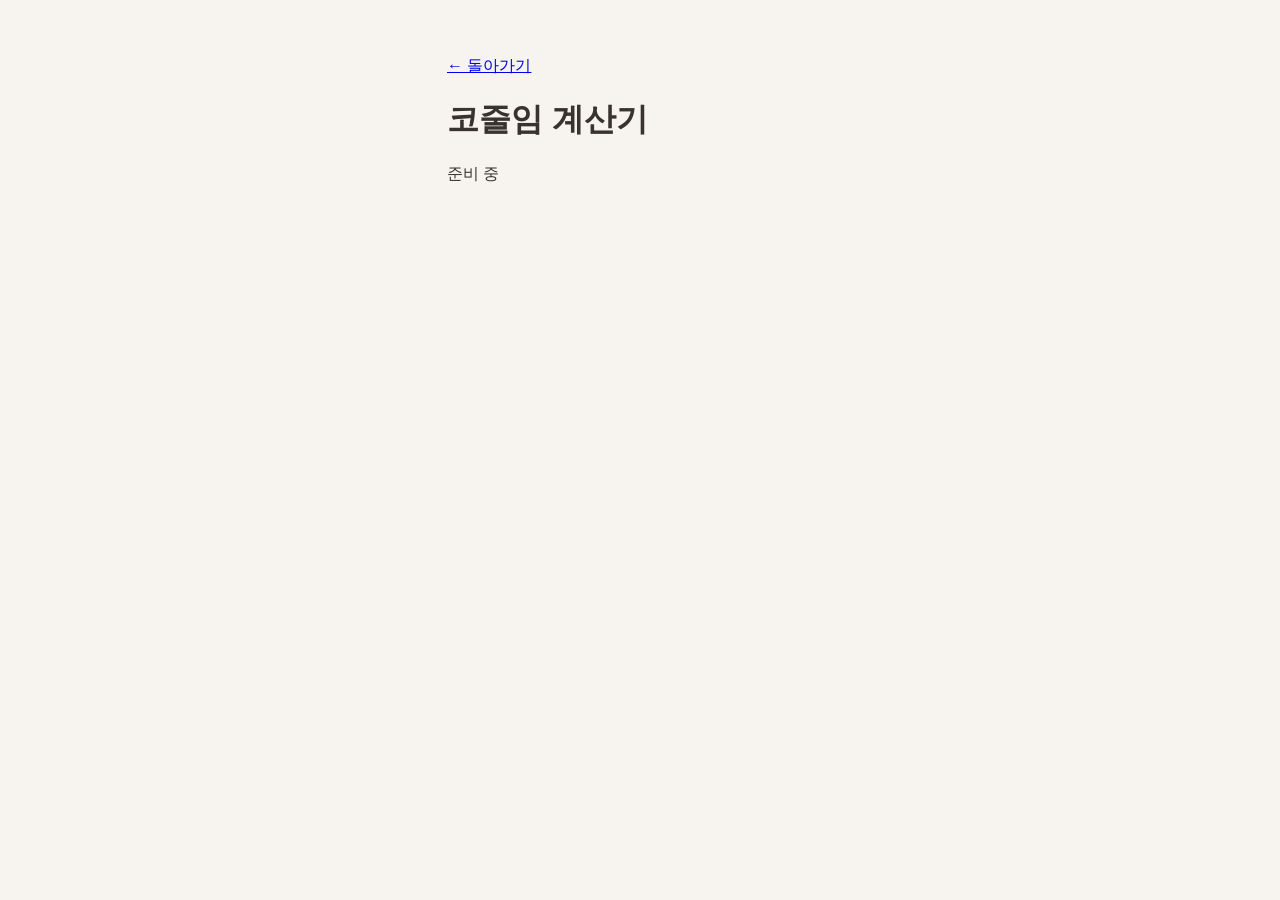
==== decrease/index.html @ bfb71c06 "Create index.html" ====
<!DOCTYPE html>
<html lang="ko">
<head>
  <meta charset="UTF-8">
  <meta name="viewport" content="width=device-width, initial-scale=1.0">
  <title>코줄임 계산기</title>
  <link rel="stylesheet" href="../style.css">
</head>
<body>
  <main class="container">
    <a href="../">← 돌아가기</a>
    <h1>코줄임 계산기</h1>
    <p>준비 중</p>
  </main>
</body>
</html>
---- style.css ----
:root {
  --background: #f7f4ef;
  --card: #fffdf9;
  --text: #38332f;
  --line: #ddd5cb;
  --accent: #756a60;
  --icon-background: #eee6dd;
  --shadow: rgba(62, 48, 37, 0.06);
}

* {
  box-sizing: border-box;
}

body {
  margin: 0;
  min-height: 100vh;
  background-color: var(--background);
  color: var(--text);
  font-family: -apple-system, BlinkMacSystemFont, "Apple SD Gothic Neo",
    "Pretendard", "Noto Sans KR", sans-serif;
}

.container {
  width: min(100%, 430px);
  margin: 0 auto;
  padding: 56px 22px 36px;
}

.header {
  margin-bottom: 34px;
}

.header h1 {
  margin: 0;
  font-size: 27px;
  font-weight: 700;
  letter-spacing: -0.04em;
}

.calculator-grid {
  display: grid;
  grid-template-columns: repeat(2, 1fr);
  gap: 14px;
}

.calculator-card {
  min-height: 182px;
  padding: 23px 14px 18px;
  border: 1px solid var(--line);
  border-radius: 20px;
  background-color: var(--card);
  box-shadow: 0 3px 12px var(--shadow);
  color: var(--text);
  text-decoration: none;
  display: flex;
  flex-direction: column;
  align-items: center;
  justify-content: space-between;
  transition: transform 0.12s ease, box-shadow 0.12s ease;
}

.calculator-card:active {
  transform: scale(0.98);
  box-shadow: none;
}

.icon {
  width: 82px;
  height: 82px;
  margin-top: 6px;
  border-radius: 21px;
  background-color: var(--icon-background);
  position: relative;
}

.calculator-name {
  font-size: 16px;
  font-weight: 600;
  letter-spacing: -0.04em;
}

/* 게이지 계산기 아이콘 */
.gauge-icon {
  display: flex;
  flex-direction: column;
  justify-content: center;
  gap: 9px;
  padding: 0 17px;
}

.stitch-line {
  display: block;
  height: 3px;
  border-radius: 99px;
  background-color: var(--accent);
}

/* 합사 계산기 아이콘 */
.ply-icon .yarn {
  position: absolute;
  display: block;
  width: 3px;
  height: 55px;
  background-color: var(--accent);
  border-radius: 99px;
  top: 13px;
}

.yarn-1 {
  left: 30px;
  transform: rotate(-16deg);
}

.yarn-2 {
  left: 40px;
}

.yarn-3 {
  left: 50px;
  transform: rotate(16deg);
}

/* 소매 계산기 아이콘 */
.sleeve-body {
  position: absolute;
  width: 30px;
  height: 59px;
  top: 12px;
  left: 26px;
  border: 3px solid var(--accent);
  border-radius: 8px 8px 13px 13px;
  transform: rotate(-16deg);
}

.sleeve-body::after {
  content: "";
  position: absolute;
  bottom: 10px;
  left: 2px;
  right: 2px;
  border-top: 2px solid var(--accent);
}

/* 코줄임 계산기 아이콘 */
.decrease-icon .decrease-row {
  display: block;
  position: absolute;
  height: 3px;
  background-color: var(--accent);
  border-radius: 99px;
  left: 50%;
  transform: translateX(-50%);
}

.row-1 {
  width: 48px;
  top: 25px;
}

.row-2 {
  width: 36px;
  top: 39px;
}

.row-3 {
  width: 24px;
  top: 53px;
}

@media (max-width: 360px) {
  .container {
    padding: 42px 16px 24px;
  }

  .calculator-card {
    min-height: 165px;
  }
}
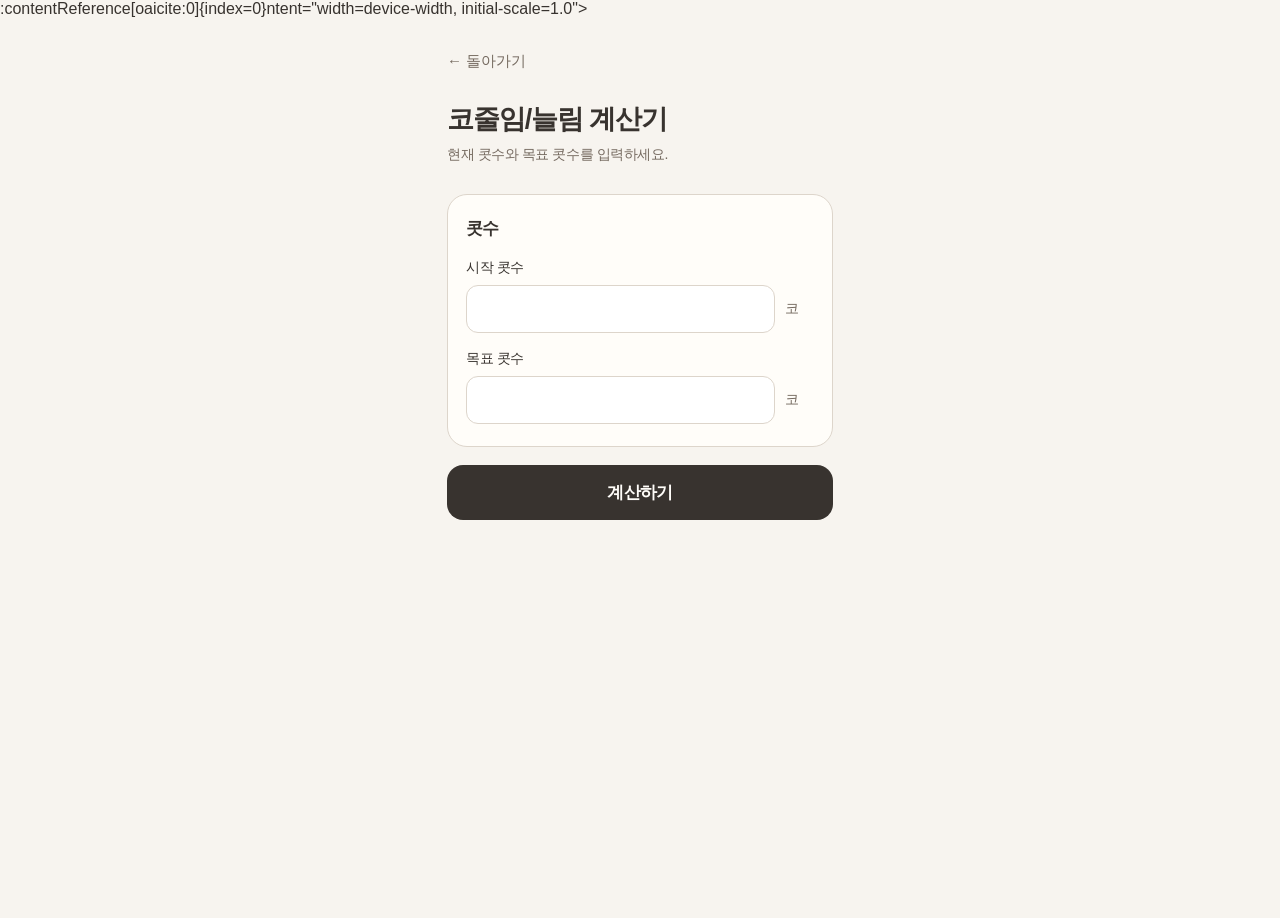
==== commit ce017f5a: "Update index.html" ====
--- a/decrease/index.html
+++ b/decrease/index.html
@@ -2,15 +2,99 @@
 <html lang="ko">
 <head>
   <meta charset="UTF-8">
-  <meta name="viewport" content="width=device-width, initial-scale=1.0">
-  <title>코줄임 계산기</title>
+  :contentReference[oaicite:0]{index=0}ntent="width=device-width, initial-scale=1.0">
+  <meta name="apple-mobile-web-app-capable" content="yes">
+  <meta name="apple-mobile-web-app-title" content="뜨개 계산기">
+  <title>코줄임/늘림 계산기</title>
   <link rel="stylesheet" href="../style.css">
 </head>
+
 <body>
-  <main class="container">
-    <a href="../">← 돌아가기</a>
-    <h1>코줄임 계산기</h1>
-    <p>준비 중</p>
+  <main class="container tool-page">
+    <a class="back-link" href="../">← 돌아가기</a>
+
+    <header class="tool-header">
+      <h1>코줄임/늘림 계산기</h1>
+      <p>현재 콧수와 목표 콧수를 입력하세요.</p>
+    </header>
+
+    <form id="stitchForm" class="calculator-form">
+      <section class="form-section">
+        <h2>콧수</h2>
+
+        <label class="input-label" for="startStitches">
+          시작 콧수
+        </label>
+        <div class="input-with-unit">
+          <input
+            type="number"
+            id="startStitches"
+            inputmode="numeric"
+            step="1"
+            min="1"
+            required
+          >
+          <span>코</span>
+        </div>
+
+        <label class="input-label" for="endStitches">
+          목표 콧수
+        </label>
+        <div class="input-with-unit">
+          <input
+            type="number"
+            id="endStitches"
+            inputmode="numeric"
+            step="1"
+            min="1"
+            required
+          >
+          <span>코</span>
+        </div>
+      </section>
+
+      <button class="calculate-button" type="submit">계산하기</button>
+    </form>
+
+    <section id="resultSection" class="result-section" hidden>
+      <div class="result-header">
+        <h2>계산 결과</h2>
+        <button id="copyButton" class="copy-button" type="button">노션용 복사</button>
+      </div>
+
+      <pre id="resultText" class="result-text"></pre>
+
+      <section class="check-section">
+        <h3>작업 후 확인</h3>
+
+        <label class="input-label" for="actualStitches">
+          작업 후 센 콧수
+        </label>
+
+        <div class="check-input-row">
+          <div class="input-with-unit">
+            <input
+              type="number"
+              id="actualStitches"
+              inputmode="numeric"
+              step="1"
+              min="1"
+            >
+            <span>코</span>
+          </div>
+
+          <button id="checkButton" class="small-action-button" type="button">
+            확인
+          </button>
+        </div>
+
+        <p id="checkResult" class="check-result" aria-live="polite"></p>
+      </section>
+
+      <p id="copyStatus" class="copy-status" aria-live="polite"></p>
+    </section>
   </main>
+
+  <script src="script.js"></script>
 </body>
 </html>
--- a/style.css
+++ b/style.css
@@ -23,8 +23,9 @@
 
 .container {
   width: min(100%, 430px);
+  min-height: 100dvh;
   margin: 0 auto;
-  padding: 56px 22px 36px;
+  padding: max(56px, env(safe-area-inset-top)) 22px max(36px, env(safe-area-inset-bottom));
 }
 
 .header {
@@ -177,3 +178,309 @@
     min-height: 165px;
   }
 }
+
+
+
+/* 개별 계산기 페이지 */
+
+.tool-page {
+  padding-top: 34px;
+  padding-bottom: 48px;
+}
+
+.back-link {
+  display: inline-block;
+  margin-bottom: 30px;
+  color: var(--accent);
+  font-size: 15px;
+  font-weight: 500;
+  text-decoration: none;
+}
+
+.tool-header {
+  margin-bottom: 30px;
+}
+
+.tool-header h1 {
+  margin: 0 0 9px;
+  font-size: 27px;
+  font-weight: 700;
+  letter-spacing: -0.04em;
+}
+
+.tool-header p {
+  margin: 0;
+  color: var(--accent);
+  font-size: 14px;
+  letter-spacing: -0.03em;
+}
+
+.calculator-form {
+  display: flex;
+  flex-direction: column;
+  gap: 18px;
+}
+
+.form-section {
+  padding: 22px 18px;
+  border: 1px solid var(--line);
+  border-radius: 20px;
+  background-color: var(--card);
+}
+
+.form-section h2 {
+  margin: 0 0 19px;
+  font-size: 17px;
+  font-weight: 700;
+  letter-spacing: -0.04em;
+}
+
+.input-label {
+  display: flex;
+  align-items: center;
+  gap: 7px;
+  margin: 17px 0 8px;
+  color: var(--text);
+  font-size: 14px;
+  font-weight: 500;
+  letter-spacing: -0.03em;
+}
+
+.form-section h2 + .input-label {
+  margin-top: 0;
+}
+
+.optional-label small {
+  padding: 3px 6px;
+  border-radius: 7px;
+  background-color: var(--icon-background);
+  color: var(--accent);
+  font-size: 11px;
+  font-weight: 500;
+}
+
+.input-with-unit {
+  display: flex;
+  align-items: center;
+  gap: 10px;
+}
+
+.input-with-unit input {
+  width: 100%;
+  height: 48px;
+  padding: 0 13px;
+  border: 1px solid var(--line);
+  border-radius: 12px;
+  background-color: #ffffff;
+  color: var(--text);
+  font-size: 17px;
+  font-family: inherit;
+}
+
+.input-with-unit input:focus {
+  outline: 2px solid var(--accent);
+  outline-offset: 1px;
+}
+
+.input-with-unit span {
+  flex-shrink: 0;
+  width: 29px;
+  color: var(--accent);
+  font-size: 14px;
+}
+
+.checkbox-row {
+  display: flex;
+  align-items: center;
+  gap: 9px;
+  margin-top: 22px;
+  color: var(--text);
+  font-size: 14px;
+  font-weight: 500;
+  letter-spacing: -0.03em;
+}
+
+.checkbox-row input {
+  width: 18px;
+  height: 18px;
+  accent-color: var(--accent);
+}
+
+.hidden-field {
+  display: none;
+  margin-top: 18px;
+}
+
+.hidden-field.is-visible {
+  display: block;
+}
+
+.hidden-field .input-label {
+  margin-top: 0;
+}
+
+.calculate-button {
+  height: 55px;
+  border: 0;
+  border-radius: 16px;
+  background-color: var(--text);
+  color: #fffdf9;
+  font-size: 17px;
+  font-weight: 600;
+  font-family: inherit;
+  letter-spacing: -0.04em;
+  cursor: pointer;
+}
+
+.calculate-button:active {
+  transform: scale(0.99);
+}
+
+.result-section {
+  margin-top: 25px;
+  padding: 22px 18px 19px;
+  border: 1px solid var(--line);
+  border-radius: 20px;
+  background-color: var(--card);
+}
+
+.result-header {
+  display: flex;
+  align-items: center;
+  justify-content: space-between;
+  gap: 12px;
+  margin-bottom: 18px;
+}
+
+.result-header h2 {
+  margin: 0;
+  font-size: 18px;
+  letter-spacing: -0.04em;
+}
+
+.copy-button {
+  flex-shrink: 0;
+  padding: 9px 12px;
+  border: 1px solid var(--line);
+  border-radius: 10px;
+  background-color: var(--icon-background);
+  color: var(--text);
+  font-size: 13px;
+  font-weight: 600;
+  font-family: inherit;
+  cursor: pointer;
+}
+
+.copy-button:active {
+  transform: scale(0.98);
+}
+
+.result-text {
+  margin: 0;
+  padding: 17px 15px;
+  border-radius: 14px;
+  background-color: var(--background);
+  color: var(--text);
+  font-size: 15px;
+  line-height: 1.7;
+  font-family: inherit;
+  letter-spacing: -0.03em;
+  white-space: pre-wrap;
+  word-break: keep-all;
+}
+
+.copy-status {
+  min-height: 20px;
+  margin: 12px 0 0;
+  color: var(--accent);
+  font-size: 13px;
+  letter-spacing: -0.03em;
+}
+
+
+
+/* 합사 계산기 */
+
+.section-heading-row {
+  display: flex;
+  align-items: center;
+  justify-content: space-between;
+  gap: 12px;
+  margin-bottom: 32px;
+}
+
+.section-heading-row h2 {
+  margin: 0;
+}
+
+.small-action-button {
+  padding: 9px 12px;
+  border: 1px solid var(--line);
+  border-radius: 10px;
+  background-color: var(--icon-background);
+  color: var(--text);
+  font-size: 13px;
+  font-weight: 600;
+  font-family: inherit;
+  cursor: pointer;
+}
+
+.small-action-button:active {
+  transform: scale(0.98);
+}
+
+.yarn-list {
+  display: flex;
+  flex-direction: column;
+  gap: 30px;
+}
+
+.yarn-row {
+  display: flex;
+  flex-direction: column;
+  gap: 8px;
+}
+
+.yarn-number {
+  color: var(--text);
+  font-size: 14px;
+  font-weight: 500;
+  letter-spacing: -0.03em;
+}
+
+.yarn-input-area {
+  display: flex;
+  align-items: center;
+  gap: 8px;
+}
+
+.yarn-input {
+  flex: 1;
+}
+
+.yarn-input span {
+  width: 63px;
+  font-size: 13px;
+}
+
+.remove-yarn-button {
+  flex-shrink: 0;
+  height: 48px;
+  padding: 0 11px;
+  border: 1px solid var(--line);
+  border-radius: 12px;
+  background-color: #ffffff;
+  color: var(--accent);
+  font-size: 13px;
+  font-weight: 500;
+  font-family: inherit;
+  cursor: pointer;
+}
+
+.remove-yarn-button:active {
+  transform: scale(0.98);
+}
+
+.remove-yarn-button.is-hidden {
+  visibility: hidden;
+}
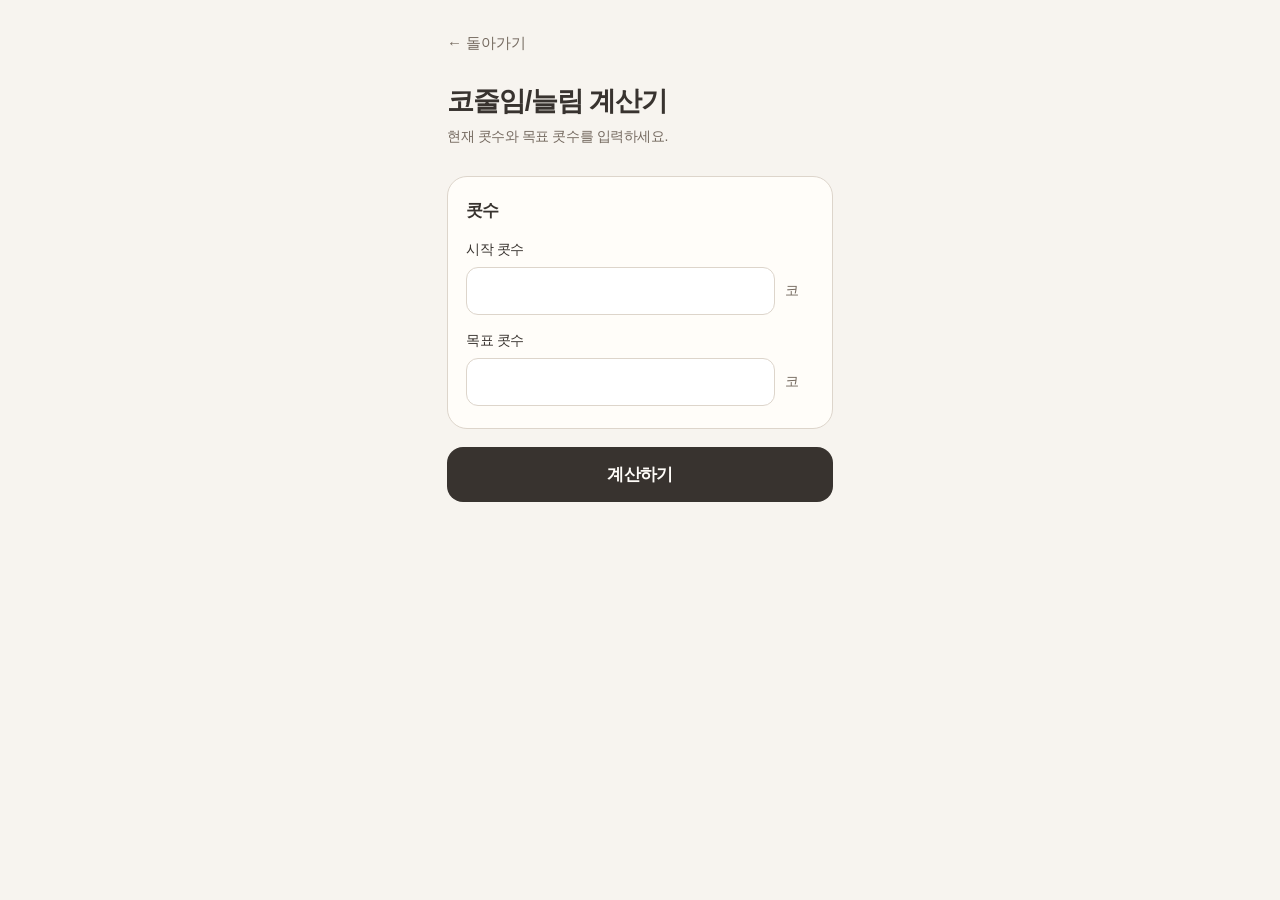
==== commit 22fbab7d: "Update index.html" ====
--- a/decrease/index.html
+++ b/decrease/index.html
@@ -2,7 +2,7 @@
 <html lang="ko">
 <head>
   <meta charset="UTF-8">
-  :contentReference[oaicite:0]{index=0}ntent="width=device-width, initial-scale=1.0">
+  <meta name="viewport" content="width=device-width, initial-scale=1.0">
   <meta name="apple-mobile-web-app-capable" content="yes">
   <meta name="apple-mobile-web-app-title" content="뜨개 계산기">
   <title>코줄임/늘림 계산기</title>
--- a/style.css
+++ b/style.css
@@ -484,3 +484,59 @@
 .remove-yarn-button.is-hidden {
   visibility: hidden;
 }
+
+
+/* 코줄임/늘림 계산기 */
+
+.check-section {
+  margin-top: 22px;
+  padding-top: 21px;
+  border-top: 1px solid var(--line);
+}
+
+.check-section h3 {
+  margin: 0 0 18px;
+  font-size: 16px;
+  font-weight: 700;
+  letter-spacing: -0.04em;
+}
+
+.check-input-row {
+  display: flex;
+  align-items: center;
+  gap: 10px;
+}
+
+.check-input-row .input-with-unit {
+  flex: 1;
+}
+
+.check-input-row .small-action-button {
+  height: 48px;
+  padding: 0 16px;
+  border-radius: 12px;
+}
+
+.check-result {
+  min-height: 24px;
+  margin: 15px 0 0;
+  padding: 13px 14px;
+  border-radius: 12px;
+  background-color: var(--background);
+  color: var(--text);
+  font-size: 14px;
+  line-height: 1.6;
+  letter-spacing: -0.03em;
+}
+
+.check-result:empty {
+  display: none;
+}
+
+.check-result.is-correct {
+  font-weight: 600;
+}
+
+.check-result.is-error {
+  font-weight: 600;
+}
